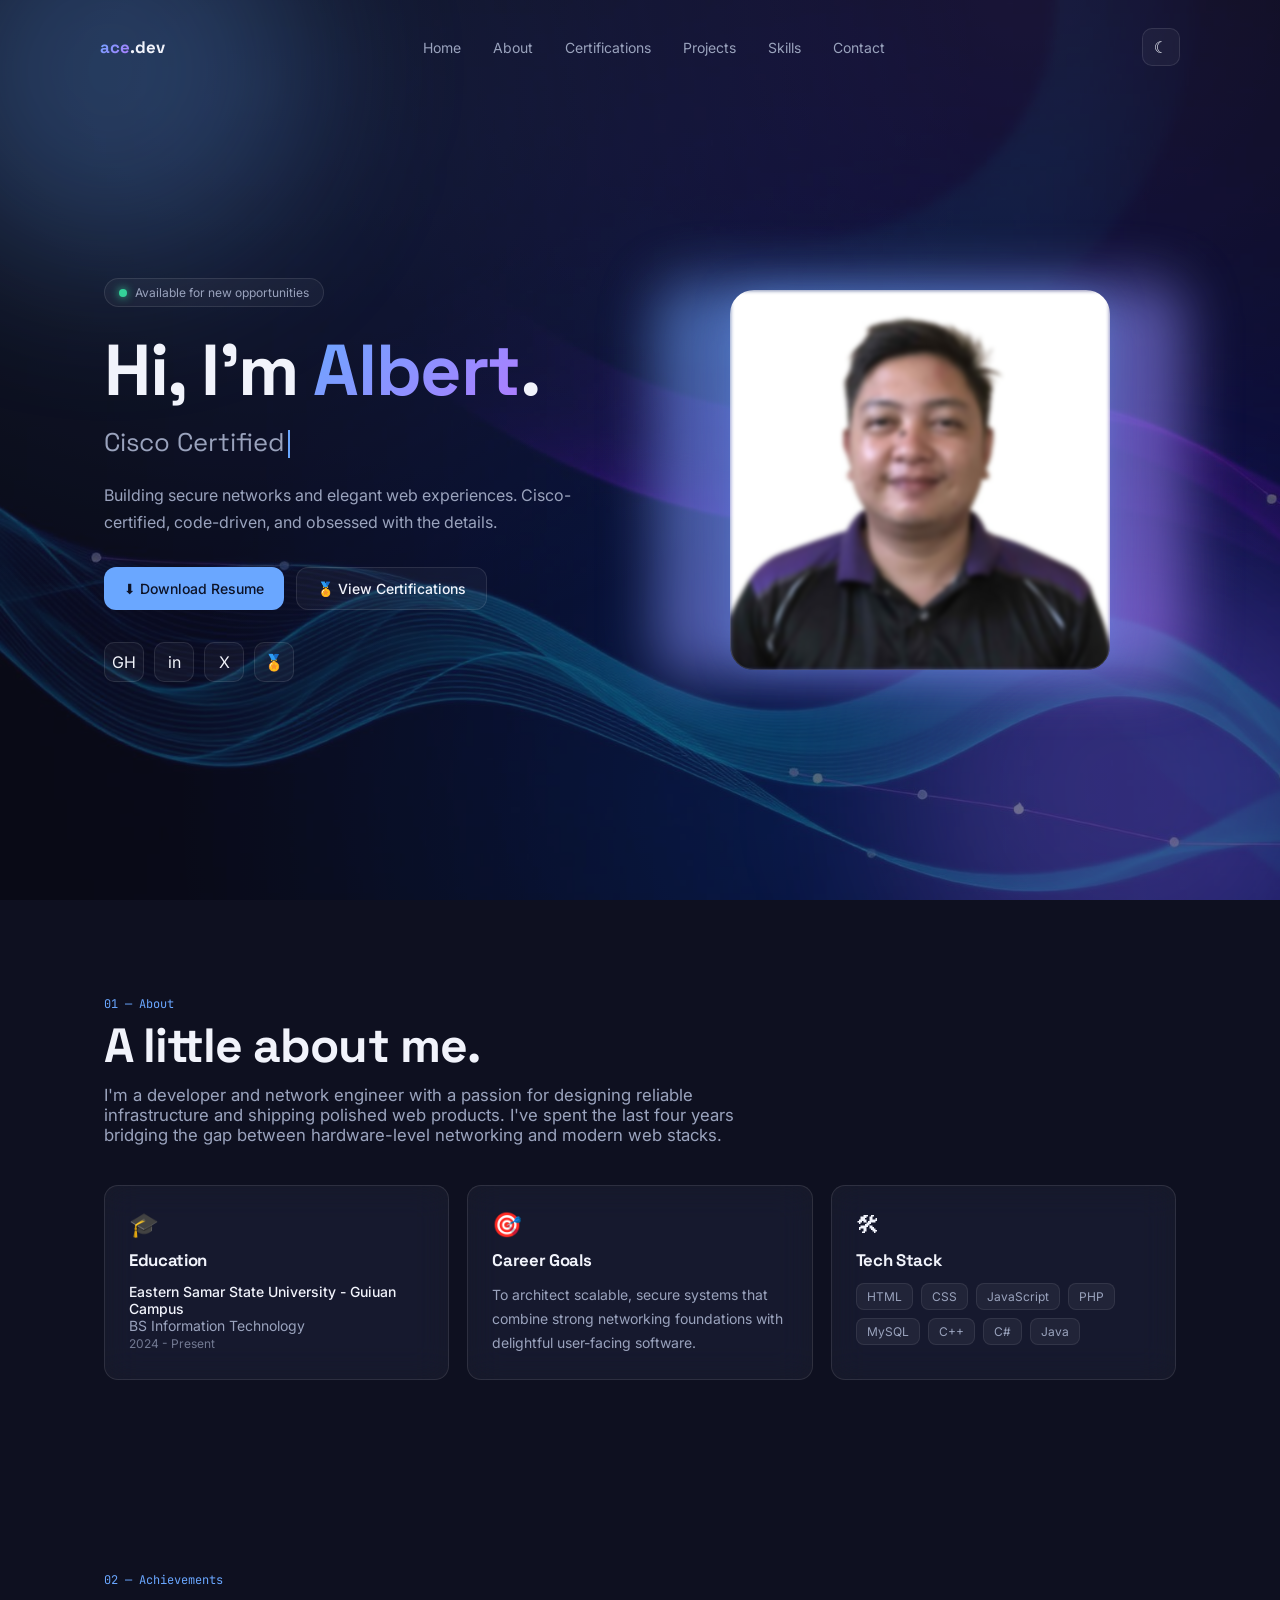
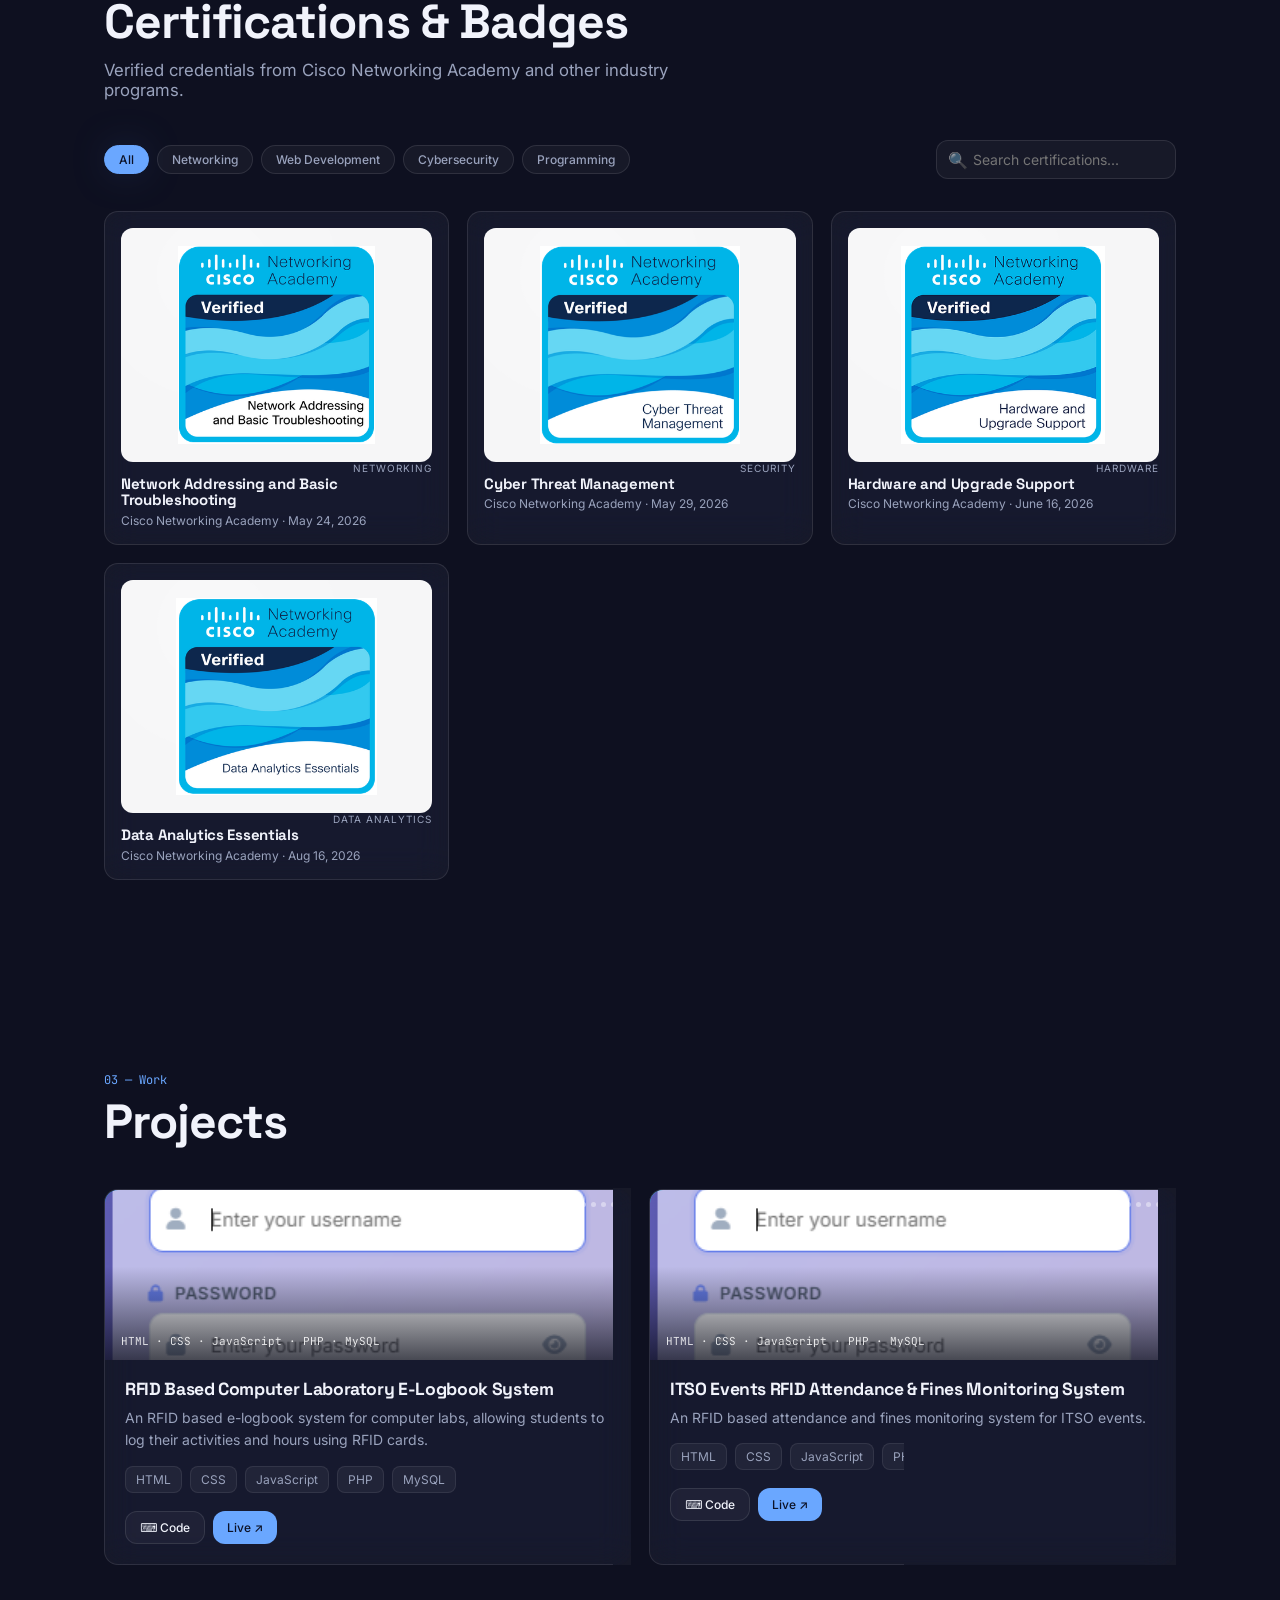
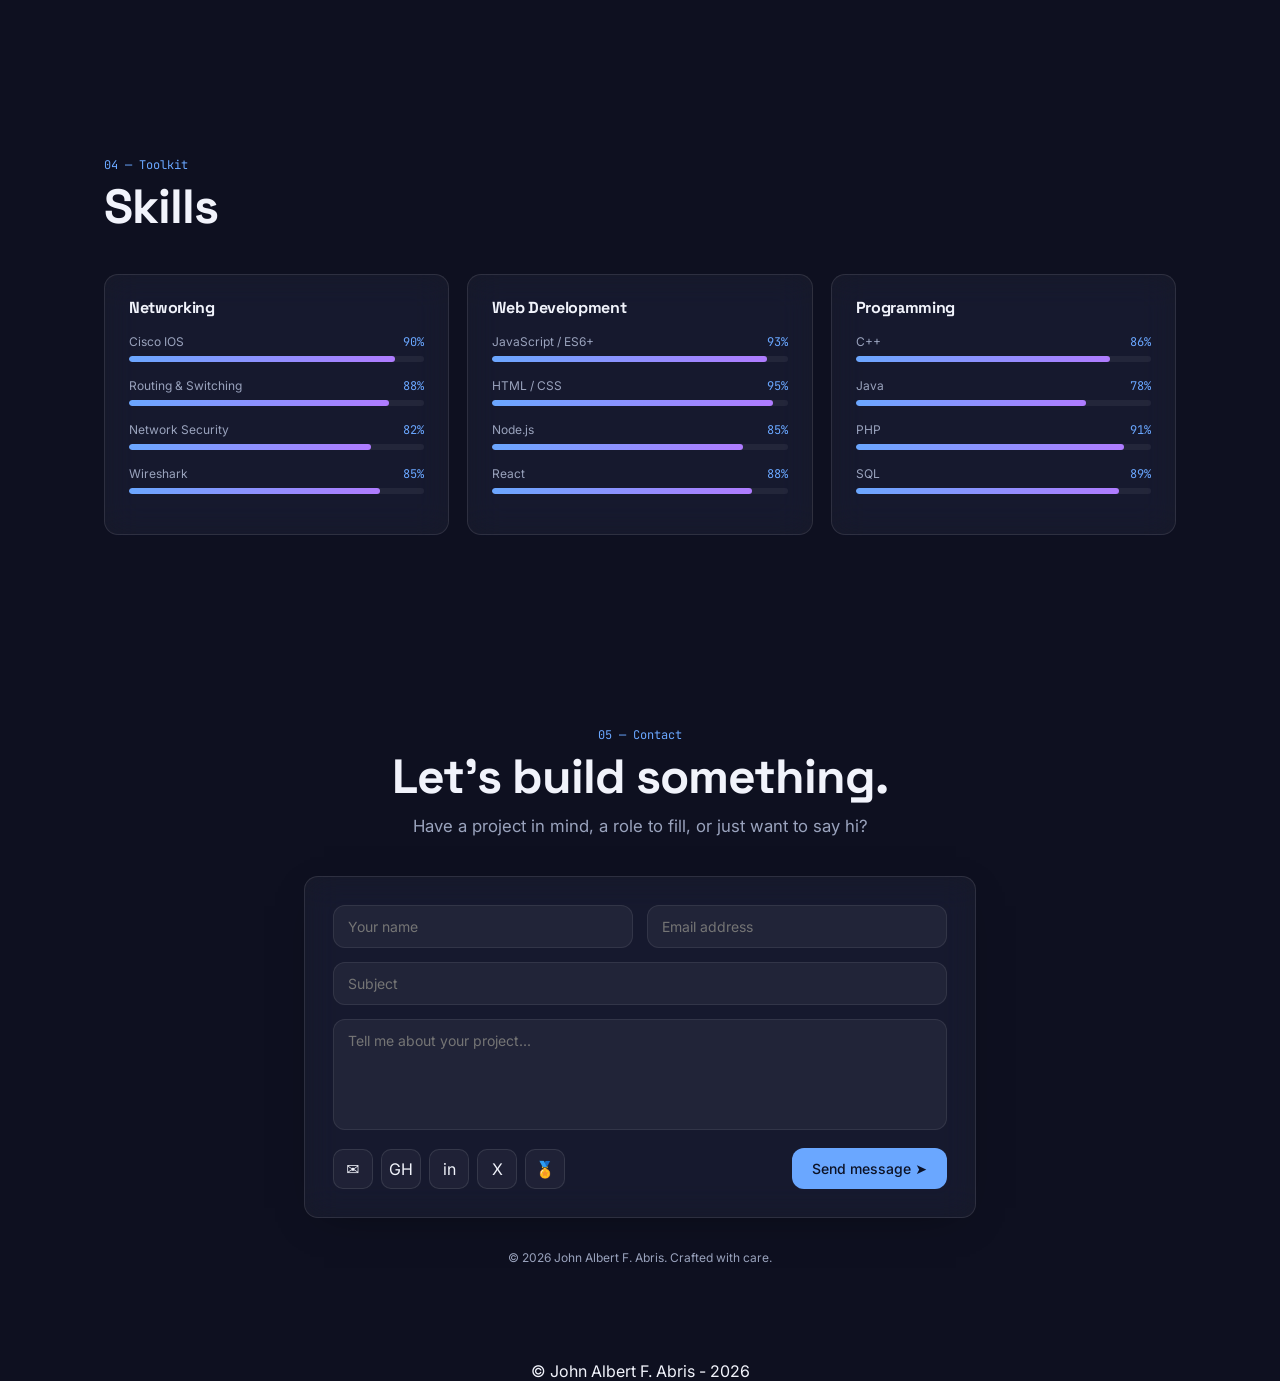
==== index.html @ 44190fc1 "Rename ace.html to index.html" ====
<!DOCTYPE html>
<html lang="en">
<head>
  <meta charset="UTF-8" />
  <meta name="viewport" content="width=device-width, initial-scale=1.0" />
  <title>John Albert F. Abris — Developer & Cisco-Certified Engineer</title>
  <meta name="description" content="Premium portfolio showcasing Cisco Networking Academy badges, certifications, projects, and technical achievements." />

  <!-- Fonts -->
  <link rel="preconnect" href="https://fonts.googleapis.com" />
  <link rel="preconnect" href="https://fonts.gstatic.com" crossorigin />
  <link href="https://fonts.googleapis.com/css2?family=Space+Grotesk:wght@500;600;700&family=Inter:wght@400;500;600&family=JetBrains+Mono:wght@400;500&display=swap" rel="stylesheet" />

  <!-- Libraries -->
  <link href="https://unpkg.com/aos@2.3.4/dist/aos.css" rel="stylesheet" />

  <link rel="stylesheet" href="css/styles.css" />

  <style>
    footer {
      text-align: center;
    }
  </style>
</head>
<body>
  <!-- Loader -->
  <div id="loader" class="loader">
    <div class="loader-ring"></div>
    <p class="loader-text">Loading</p>
  </div>

  <!-- Navbar -->
  <header id="navbar" class="navbar">
    <div class="nav-inner">
      <a href="#home" class="brand"><span class="text-gradient">ace</span>.dev</a>
      <nav>
        <ul class="nav-links" id="nav-links">
          <li><a href="#home">Home</a></li>
          <li><a href="#about">About</a></li>
          <li><a href="#certs">Certifications</a></li>
          <li><a href="#projects">Projects</a></li>
          <li><a href="#skills">Skills</a></li>
          <li><a href="#contact">Contact</a></li>
        </ul>
      </nav>
      <div class="nav-actions">
        <button id="theme-toggle" class="icon-btn" aria-label="Toggle theme">☾</button>
        <button id="menu-toggle" class="icon-btn menu-toggle" aria-label="Menu">☰</button>
      </div>
    </div>
  </header>

  <main>
    <!-- HERO -->
    <section id="home" class="hero">
      <div class="hero-bg"></div>
      <div class="blob blob-1"></div>
      <div class="blob blob-2"></div>

      <div class="container hero-grid">
        <div data-aos="fade-up">
          <span class="pill"><span class="dot"></span> Available for new opportunities</span>
          <h1 class="hero-title">Hi, I'm <span class="text-gradient">Albert</span>.</h1>
          <p class="hero-typed"><span id="typed"></span><span class="caret"></span></p>
          <p class="hero-tag" id="hero-tag"></p>

          <div class="hero-ctas">
            <a id="resume-btn" class="btn btn-primary" href="#" download>⬇ Download Resume</a>
            <a class="btn btn-glass" href="#certs">🏅 View Certifications</a>
          </div>

          <div class="hero-socials" id="hero-socials"></div>
        </div>

        <div class="profile-wrap" data-aos="fade-left">
          <div class="profile-glow"></div>
          <div class="profile-card no-select" data-protected>
            <div class="profile-img" id="profile-img"></div>
            <div class="profile-ring"></div>
          </div>
        </div>
      </div>
    </section>

    <!-- ABOUT -->
    <section id="about" class="section">
      <div class="container">
        <div data-aos="fade-up" class="section-head">
          <p class="eyebrow">01 — About</p>
          <h2>A little about me.</h2>
          <p class="lead" id="about-intro"></p>
        </div>

        <div class="grid-3">
          <div class="glass card" data-aos="fade-up">
            <div class="card-icon">🎓</div>
            <h3>Education</h3>
            <ul id="education-list" class="education"></ul>
          </div>
          <div class="glass card" data-aos="fade-up" data-aos-delay="100">
            <div class="card-icon">🎯</div>
            <h3>Career Goals</h3>
            <p class="muted small" id="goals"></p>
          </div>
          <div class="glass card" data-aos="fade-up" data-aos-delay="200">
            <div class="card-icon">🛠</div>
            <h3>Tech Stack</h3>
            <div id="stack" class="chips"></div>
          </div>
        </div>
      </div>
    </section>

    <!-- CERTIFICATIONS -->
    <section id="certs" class="section">
      <div class="container">
        <div data-aos="fade-up" class="section-head">
          <p class="eyebrow">02 — Achievements</p>
          <h2>Certifications &amp; Badges</h2>
          <p class="lead">Verified credentials from Cisco Networking Academy and other industry programs.</p>
        </div>

        <div class="cert-controls" data-aos="fade-up">
          <div id="cert-filters" class="filters"></div>
          <div class="search-wrap">
            <span class="search-icon">🔍</span>
            <input id="cert-search" type="text" placeholder="Search certifications..." />
          </div>
        </div>

        <div id="cert-grid" class="grid-3 cert-grid"></div>
      </div>
    </section>

    <!-- PROJECTS -->
    <section id="projects" class="section">
      <div class="container">
        <div data-aos="fade-up" class="section-head">
          <p class="eyebrow">03 — Work</p>
          <h2>Projects</h2>
        </div>
        <div id="project-grid" class="grid-2"></div>
      </div>
    </section>

    <!-- SKILLS -->
    <section id="skills" class="section">
      <div class="container">
        <div data-aos="fade-up" class="section-head">
          <p class="eyebrow">04 — Toolkit</p>
          <h2>Skills</h2>
        </div>
        <div id="skill-grid" class="grid-3"></div>
      </div>
    </section>

    <!-- CONTACT -->
    <section id="contact" class="section">
      <div class="container narrow">
        <div data-aos="fade-up" class="section-head center">
          <p class="eyebrow">05 — Contact</p>
          <h2>Let's build something.</h2>
          <p class="lead">Have a project in mind, a role to fill, or just want to say hi?</p>
        </div>

        <form id="contact-form" class="glass form" data-aos="fade-up">
          <div class="row-2">
            <input required name="name" placeholder="Your name" />
            <input required type="email" name="email" placeholder="Email address" />
          </div>
          <input name="subject" placeholder="Subject" />
          <textarea required rows="5" name="message" placeholder="Tell me about your project..."></textarea>
          <div class="form-actions">
            <div id="contact-socials" class="socials"></div>
            <button class="btn btn-primary" type="submit" id="submit-btn">Send message ➤</button>
          </div>
        </form>
        <p class="copyright" id="copyright"></p>
      </div>
    </section>
  </main>

  <!-- Lightbox modal -->
  <div id="modal" class="modal" hidden>
    <div class="modal-card glass" id="modal-card"></div>
  </div>

  <!-- Libraries -->
  <script src="https://unpkg.com/aos@2.3.4/dist/aos.js"></script>

  <!-- Data + app -->
  <script src="data/portfolio.js"></script>
  <script src="js/protection.js"></script>
  <script src="js/typed.js"></script>
  <script src="js/app.js"></script>

  <footer>
        <p>&copy;  John Albert F. Abris - 2026 </p>
    </footer>
</body>
</html>
---- css/styles.css ----
/* =========================================================
   Design tokens
   ========================================================= */
:root {
  --bg: #0e1020;
  --fg: #f1f3fb;
  --muted: #9aa3bd;
  --card: #171a30;
  --border: rgba(255,255,255,0.08);
  --glass-bg: rgba(255,255,255,0.04);
  --glass-border: rgba(255,255,255,0.10);
  --primary: #6aa7ff;
  --primary-fg: #0c1226;
  --accent: #b07bff;
  --gradient: linear-gradient(135deg, #6aa7ff, #b07bff);
  --shadow-glow: 0 0 40px -10px rgba(106,167,255,0.55);
  --shadow-card: 0 10px 40px -20px rgba(0,0,0,0.5);
  --radius: 14px;
  --font-display: "Space Grotesk", system-ui, sans-serif;
  --font-body: "Inter", system-ui, sans-serif;
  --font-mono: "JetBrains Mono", ui-monospace, monospace;
}

html.light {
  --bg: #f6f7fb;
  --fg: #161a2c;
  --muted: #5a6178;
  --card: #ffffff;
  --border: rgba(20,25,45,0.10);
  --glass-bg: rgba(255,255,255,0.6);
  --glass-border: rgba(20,25,45,0.10);
  --primary-fg: #ffffff;
}

/* =========================================================
   Base
   ========================================================= */
* { box-sizing: border-box; margin: 0; padding: 0; }
html { scroll-behavior: smooth; }
body {
  font-family: var(--font-body);
  color: var(--fg);
  background: var(--bg);
  background-image:
    radial-gradient(at 20% 10%, rgba(106,167,255,0.18), transparent 50%),
    radial-gradient(at 80% 0%, rgba(176,123,255,0.15), transparent 50%),
    radial-gradient(at 60% 90%, rgba(0,200,255,0.10), transparent 55%);
  background-attachment: fixed;
  -webkit-font-smoothing: antialiased;
  overflow-x: hidden;
}
h1, h2, h3, h4 { font-family: var(--font-display); letter-spacing: -0.02em; line-height: 1.1; }
a { color: inherit; text-decoration: none; }
button { font-family: inherit; cursor: pointer; border: none; background: none; color: inherit; }
img { max-width: 100%; display: block; }

.container { max-width: 1120px; margin: 0 auto; padding: 0 24px; }
.container.narrow { max-width: 720px; }
.section { padding: 96px 0; }
.section-head { margin-bottom: 40px; }
.section-head.center { text-align: center; }
.section-head h2 { font-size: clamp(2rem, 4vw, 3rem); font-weight: 700; }
.eyebrow { font-family: var(--font-mono); font-size: 12px; color: var(--primary); margin-bottom: 8px; }
.lead { color: var(--muted); margin-top: 12px; font-size: 1.05rem; max-width: 640px; }
.section-head.center .lead { margin-left: auto; margin-right: auto; }
.muted { color: var(--muted); }
.small { font-size: 14px; line-height: 1.7; }

.text-gradient {
  background: var(--gradient);
  -webkit-background-clip: text; background-clip: text; color: transparent;
}

.glass {
  background: var(--glass-bg);
  backdrop-filter: blur(16px) saturate(140%);
  -webkit-backdrop-filter: blur(16px) saturate(140%);
  border: 1px solid var(--glass-border);
  border-radius: var(--radius);
}

.no-select { user-select: none; -webkit-user-select: none; -webkit-touch-callout: none; }

/* =========================================================
   Loader
   ========================================================= */
.loader {
  position: fixed; inset: 0; z-index: 100;
  display: grid; place-items: center;
  background: var(--bg);
  transition: opacity .5s ease, visibility .5s;
}
.loader.hidden { opacity: 0; visibility: hidden; }
.loader-ring {
  width: 56px; height: 56px; border-radius: 50%;
  border: 3px solid rgba(255,255,255,0.15);
  border-top-color: var(--primary);
  animation: spin .9s linear infinite;
}
.loader-text {
  margin-top: 14px; font-family: var(--font-mono); font-size: 11px;
  letter-spacing: .3em; color: var(--muted); text-transform: uppercase;
}
@keyframes spin { to { transform: rotate(360deg); } }

/* =========================================================
   Navbar
   ========================================================= */
.navbar {
  position: fixed; top: 0; left: 0; right: 0; z-index: 50;
  padding: 16px 0; transition: padding .3s ease;
}
.navbar.scrolled { padding: 8px 0; }
.nav-inner {
  max-width: 1120px; margin: 0 auto; padding: 12px 20px;
  display: flex; align-items: center; justify-content: space-between;
  transition: all .3s ease; border-radius: 16px;
}
.navbar.scrolled .nav-inner {
  background: var(--glass-bg); backdrop-filter: blur(16px);
  border: 1px solid var(--glass-border); box-shadow: var(--shadow-card);
  margin: 0 16px;
}
.brand { font-family: var(--font-display); font-weight: 700; font-size: 1.05rem; }
.nav-links { display: flex; gap: 4px; list-style: none; }
.nav-links a {
  padding: 8px 14px; font-size: 14px; color: var(--muted); border-radius: 10px;
  transition: all .2s;
}
.nav-links a:hover { color: var(--fg); background: rgba(255,255,255,0.05); }
.nav-actions { display: flex; gap: 8px; }
.icon-btn {
  width: 38px; height: 38px; display: grid; place-items: center;
  border-radius: 10px; background: var(--glass-bg); border: 1px solid var(--glass-border);
  font-size: 16px; transition: all .2s;
}
.icon-btn:hover { box-shadow: var(--shadow-glow); }
.menu-toggle { display: none; }

@media (max-width: 768px) {
  .nav-links {
    display: none; position: absolute; top: 100%; left: 16px; right: 16px;
    flex-direction: column; gap: 0; margin-top: 8px; padding: 8px;
    background: var(--glass-bg); backdrop-filter: blur(16px);
    border: 1px solid var(--glass-border); border-radius: 12px;
  }
  .nav-links.open { display: flex; }
  .menu-toggle { display: grid; }
}

/* =========================================================
   Hero
   ========================================================= */
.hero { position: relative; min-height: 100vh; display: flex; align-items: center; padding: 140px 0 80px; overflow: hidden; }
.hero-bg {
  position: absolute; inset: 0; z-index: -1; opacity: .35;
  background-image: url('../assets/hero-bg.jpg');
  background-size: cover; background-position: center;
}
.blob { position: absolute; border-radius: 50%; filter: blur(80px); z-index: -1; animation: float 12s ease-in-out infinite; }
.blob-1 { top: -120px; left: -80px; width: 380px; height: 380px; background: rgba(106,167,255,0.25); }
.blob-2 { bottom: -120px; right: -80px; width: 460px; height: 460px; background: rgba(176,123,255,0.22); animation-delay: -6s; }
@keyframes float { 0%,100% { transform: translate(0,0) scale(1); } 50% { transform: translate(20px,-30px) scale(1.05); } }

.hero-grid { display: grid; grid-template-columns: 1fr 1fr; gap: 48px; align-items: center; }
@media (max-width: 860px) { .hero-grid { grid-template-columns: 1fr; } }

.pill {
  display: inline-flex; align-items: center; gap: 8px;
  padding: 6px 14px; border-radius: 999px;
  background: var(--glass-bg); border: 1px solid var(--glass-border);
  font-size: 12px; color: var(--muted); margin-bottom: 24px;
}
.dot { width: 8px; height: 8px; border-radius: 50%; background: #34d399; box-shadow: 0 0 8px #34d399; animation: pulse 2s ease-in-out infinite; }
@keyframes pulse { 50% { opacity: .5; } }

.hero-title { font-size: clamp(2.5rem, 6vw, 4.5rem); font-weight: 700; }
.hero-typed { font-family: var(--font-display); font-size: clamp(1.2rem, 3vw, 1.6rem); color: var(--muted); margin-top: 16px; }
.caret { display: inline-block; width: 2px; height: 1.1em; background: var(--primary); margin-left: 4px; vertical-align: text-bottom; animation: blink 1s steps(1) infinite; }
@keyframes blink { 50% { opacity: 0; } }
.hero-tag { margin-top: 24px; color: var(--muted); max-width: 540px; line-height: 1.65; }

.hero-ctas { display: flex; flex-wrap: wrap; gap: 12px; margin-top: 32px; }
.btn {
  display: inline-flex; align-items: center; gap: 8px;
  padding: 12px 20px; border-radius: 12px; font-weight: 500; font-size: 14px;
  transition: all .2s; cursor: pointer;
}
.btn-primary { background: var(--primary); color: var(--primary-fg); }
.btn-primary:hover { box-shadow: var(--shadow-glow); transform: translateY(-1px); }
.btn-glass { background: var(--glass-bg); border: 1px solid var(--glass-border); }
.btn-glass:hover { background: rgba(255,255,255,0.08); }

.hero-socials { display: flex; gap: 10px; margin-top: 32px; }
.social-link {
  width: 40px; height: 40px; display: grid; place-items: center;
  border-radius: 10px; background: var(--glass-bg); border: 1px solid var(--glass-border);
  transition: all .2s;
}
.social-link:hover { box-shadow: var(--shadow-glow); transform: translateY(-2px); }

.profile-wrap { display: flex; justify-content: center; position: relative; }
.profile-glow {
  position: absolute; inset: -8px; border-radius: 28px;
  background: var(--gradient); filter: blur(28px); opacity: .55; z-index: -1;
}
.profile-card {
  position: relative; width: 320px; height: 320px; border-radius: 24px; overflow: hidden;
  box-shadow: var(--shadow-glow);
}
@media (min-width: 640px) { .profile-card { width: 380px; height: 380px; } }
/* Image displayed as CSS background to deter direct saving */
.profile-img {
  width: 100%; height: 100%;
  background-image: url('../assets/profile.jpg');
  background-size: cover; background-position: center;
  filter: blur(2px); transition: filter .35s ease;
}
.profile-card:hover .profile-img { filter: blur(0); }
.profile-ring { position: absolute; inset: 0; border-radius: 24px; box-shadow: inset 0 0 0 1px rgba(255,255,255,0.12); pointer-events: none; }

/* =========================================================
   Cards / grids
   ========================================================= */
.grid-3 { display: grid; grid-template-columns: repeat(3, 1fr); gap: 18px; }
.grid-2 { display: grid; grid-template-columns: repeat(2, 1fr); gap: 18px; }
@media (max-width: 900px) { .grid-3 { grid-template-columns: repeat(2, 1fr); } }
@media (max-width: 640px) { .grid-3, .grid-2 { grid-template-columns: 1fr; } }

.card { padding: 24px; transition: all .25s; }
.card:hover { box-shadow: var(--shadow-glow); transform: translateY(-3px); }
.card-icon { font-size: 24px; margin-bottom: 12px; }
.card h3 { font-size: 1.05rem; margin-bottom: 14px; }
.education { list-style: none; display: flex; flex-direction: column; gap: 12px; font-size: 14px; }
.education li p:first-child { font-weight: 500; }
.education li p { color: var(--muted); }
.education li p:first-child { color: var(--fg); }
.education li p:last-child { font-size: 12px; opacity: .7; margin-top: 2px; }

.chips { display: flex; flex-wrap: wrap; gap: 8px; }
.chip {
  padding: 5px 10px; border-radius: 8px; font-size: 12px;
  background: rgba(255,255,255,0.05); border: 1px solid var(--border);
  color: var(--muted);
}

/* =========================================================
   Certifications
   ========================================================= */
.cert-controls { display: flex; flex-wrap: wrap; gap: 14px; align-items: center; margin-bottom: 32px; }
.filters { display: flex; flex-wrap: wrap; gap: 8px; }
.filter-btn {
  padding: 6px 14px; border-radius: 999px; font-size: 12px; font-weight: 500;
  background: var(--glass-bg); border: 1px solid var(--glass-border); color: var(--muted);
  transition: all .2s;
}
.filter-btn:hover { color: var(--fg); }
.filter-btn.active { background: var(--primary); color: var(--primary-fg); border-color: var(--primary); box-shadow: var(--shadow-glow); }

.search-wrap { position: relative; margin-left: auto; }
.search-wrap input {
  background: var(--glass-bg); border: 1px solid var(--glass-border); color: var(--fg);
  padding: 10px 14px 10px 36px; border-radius: 12px; font-size: 14px; width: 240px;
  font-family: inherit; outline: none;
}
.search-wrap input:focus { box-shadow: 0 0 0 3px rgba(106,167,255,0.25); }
.search-icon { position: absolute; left: 12px; top: 50%; transform: translateY(-50%); opacity: .6; }

.cert-card {
  text-align: left; padding: 16px; cursor: pointer;
  transition: all .25s;
}
.cert-card:hover { box-shadow: var(--shadow-glow); transform: translateY(-4px); }
.cert-card .badge-wrap { position: relative; aspect-ratio: 4/3; border-radius: 12px; overflow: hidden; }
.cert-card h3 { font-size: 15px; margin-top: 14px; transition: color .2s; }
.cert-card:hover h3 { color: var(--primary); }
.cert-meta { font-size: 12px; color: var(--muted); margin-top: 4px; }
.cert-cat { font-size: 10px; text-transform: uppercase; letter-spacing: .1em; color: var(--muted); }
.cert-head { display: flex; justify-content: space-between; gap: 8px; }

/* Badge artwork */
.badge {
  position: relative; width: 100%; height: 100%;
  display: grid; place-items: center; color: #fff;
  overflow: hidden;
}
.badge::before {
  content: ""; position: absolute; inset: 0;
  background: radial-gradient(circle at 30% 20%, rgba(255,255,255,0.28), transparent 60%);
}
.badge-inner { position: relative; text-align: center; filter: blur(1px); transition: filter .35s; }
.badge:hover .badge-inner { filter: blur(0); }
.badge-icon { font-size: 32px; }
.badge-label { font-family: var(--font-display); font-size: 22px; font-weight: 700; margin-top: 4px; }
.badge-issuer { font-size: 9px; letter-spacing: .3em; margin-top: 4px; opacity: .8; text-transform: uppercase; }
.badge.has-image {
  background: rgba(255,255,255,0.04) !important;
}
.badge-image {
  position: absolute;
  inset: 0;
  z-index: 1;
  width: 100%;
  height: 100%;
  padding: 18px;
  object-fit: contain;
  background: rgba(255,255,255,0.96);
}
.badge.has-image .badge-inner,
.badge.has-image .watermark {
  display: none;
}
.badge.has-image.image-missing .badge-inner,
.badge.has-image.image-missing .watermark {
  display: block;
}
.badge.has-image.image-missing .watermark {
  display: grid;
}
.badge.has-image.image-missing .badge-image {
  display: none;
}
.watermark {
  position: absolute; inset: 0; display: grid; place-items: center;
  font-family: var(--font-mono); font-size: 10px; letter-spacing: .3em;
  color: rgba(255,255,255,0.16); text-transform: uppercase;
  transform: rotate(-20deg); pointer-events: none;
}
/* Transparent overlay deters easy right-click-save on badge */
.badge-shield { position: absolute; inset: 0; z-index: 3; cursor: zoom-in; }

.empty { grid-column: 1/-1; text-align: center; padding: 60px 0; color: var(--muted); }

/* Modal */
.modal {
  position: fixed; inset: 0; z-index: 60;
  background: rgba(0,0,0,0.7); backdrop-filter: blur(6px);
  display: grid; place-items: center; padding: 20px;
  animation: fade .25s ease;
}
@keyframes fade { from { opacity: 0; } }
.modal[hidden] { display: none; }
.modal-card { max-width: 640px; width: 100%; padding: 28px; position: relative; box-shadow: var(--shadow-glow); }
.modal-close {
  position: absolute; top: 14px; right: 14px;
  width: 34px; height: 34px; border-radius: 10px;
  display: grid; place-items: center; font-size: 18px;
  background: transparent; transition: background .2s;
}
.modal-close:hover { background: rgba(255,255,255,0.1); }
.modal-grid { display: grid; grid-template-columns: 1fr 1.3fr; gap: 24px; align-items: center; }
@media (max-width: 600px) { .modal-grid { grid-template-columns: 1fr; } }
.modal-preview { aspect-ratio: 4/3; border-radius: 12px; overflow: hidden; position: relative; }

/* =========================================================
   Projects
   ========================================================= */
.project-card {
  overflow: hidden; transition: all .25s;
}
.project-card:hover { box-shadow: var(--shadow-glow); transform: translateY(-4px); }
.project-thumb {
  height: 170px; position: relative; overflow: hidden;
}
.project-thumb::before {
  content: ""; position: absolute; inset: 0;
  background: radial-gradient(circle at 70% 30%, rgba(255,255,255,0.25), transparent 60%);
}
.project-thumb-tech {
  position: absolute; bottom: 12px; left: 16px;
  font-family: var(--font-mono); font-size: 11px; color: rgba(255,255,255,0.85);
}

.thumb-slide {
  position: absolute; inset: 0;
  background-size: cover; background-position: center;
  opacity: 0; transition: opacity .8s ease;
}
.thumb-slide.active { opacity: 1; }
.project-thumb.has-shots::before { display: none; } /* photos replace the gradient sheen */
.thumb-fade {
  position: absolute; inset: 0;
  background: linear-gradient(to top, rgba(10,12,25,0.75), transparent 55%);
  pointer-events: none;
}
.thumb-dots {
  position: absolute; top: 12px; right: 14px; z-index: 2;
  display: flex; gap: 5px;
}
.thumb-dots span {
  width: 5px; height: 5px; border-radius: 50%;
  background: rgba(255,255,255,0.4);
  transition: background .2s, transform .2s;
}
.thumb-dots span.active { background: #fff; transform: scale(1.3); }
.project-body { padding: 20px; }
.project-body h3 { font-size: 1.1rem; transition: color .2s; }
.project-card:hover .project-body h3 { color: var(--primary); }
.project-desc { color: var(--muted); font-size: 14px; margin-top: 8px; line-height: 1.6; }
.project-actions { display: flex; gap: 8px; margin-top: 18px; }
.project-actions .btn { padding: 8px 14px; font-size: 12px; }

/* =========================================================
   Skills
   ========================================================= */
.skill-group { padding: 24px; }
.skill-group h3 { font-size: 1rem; margin-bottom: 18px; }
.skill { margin-bottom: 16px; }
.skill-head { display: flex; justify-content: space-between; font-size: 12px; margin-bottom: 6px; }
.skill-name { color: var(--muted); }
.skill-level { font-family: var(--font-mono); color: var(--primary); }
.skill-bar {
  height: 6px; border-radius: 999px; background: rgba(255,255,255,0.06); overflow: hidden;
}
.skill-fill {
  display: block; height: 100%; width: 0; border-radius: 999px;
  background: var(--gradient);
  transition: width 1.2s cubic-bezier(.2,.7,.2,1);
}

/* =========================================================
   Contact form
   ========================================================= */
.form { padding: 28px; display: flex; flex-direction: column; gap: 14px; box-shadow: var(--shadow-card); }
.row-2 { display: grid; grid-template-columns: 1fr 1fr; gap: 14px; }
@media (max-width: 600px) { .row-2 { grid-template-columns: 1fr; } }
.form input, .form textarea {
  background: rgba(255,255,255,0.05); border: 1px solid var(--border); color: var(--fg);
  padding: 12px 14px; border-radius: 12px; font-family: inherit; font-size: 14px;
  outline: none; resize: none;
}
.form input:focus, .form textarea:focus { box-shadow: 0 0 0 3px rgba(106,167,255,0.25); }
.form-actions { display: flex; flex-wrap: wrap; justify-content: space-between; align-items: center; gap: 12px; margin-top: 4px; }
.socials { display: flex; gap: 8px; }
.copyright { text-align: center; color: var(--muted); font-size: 12px; margin-top: 32px; }
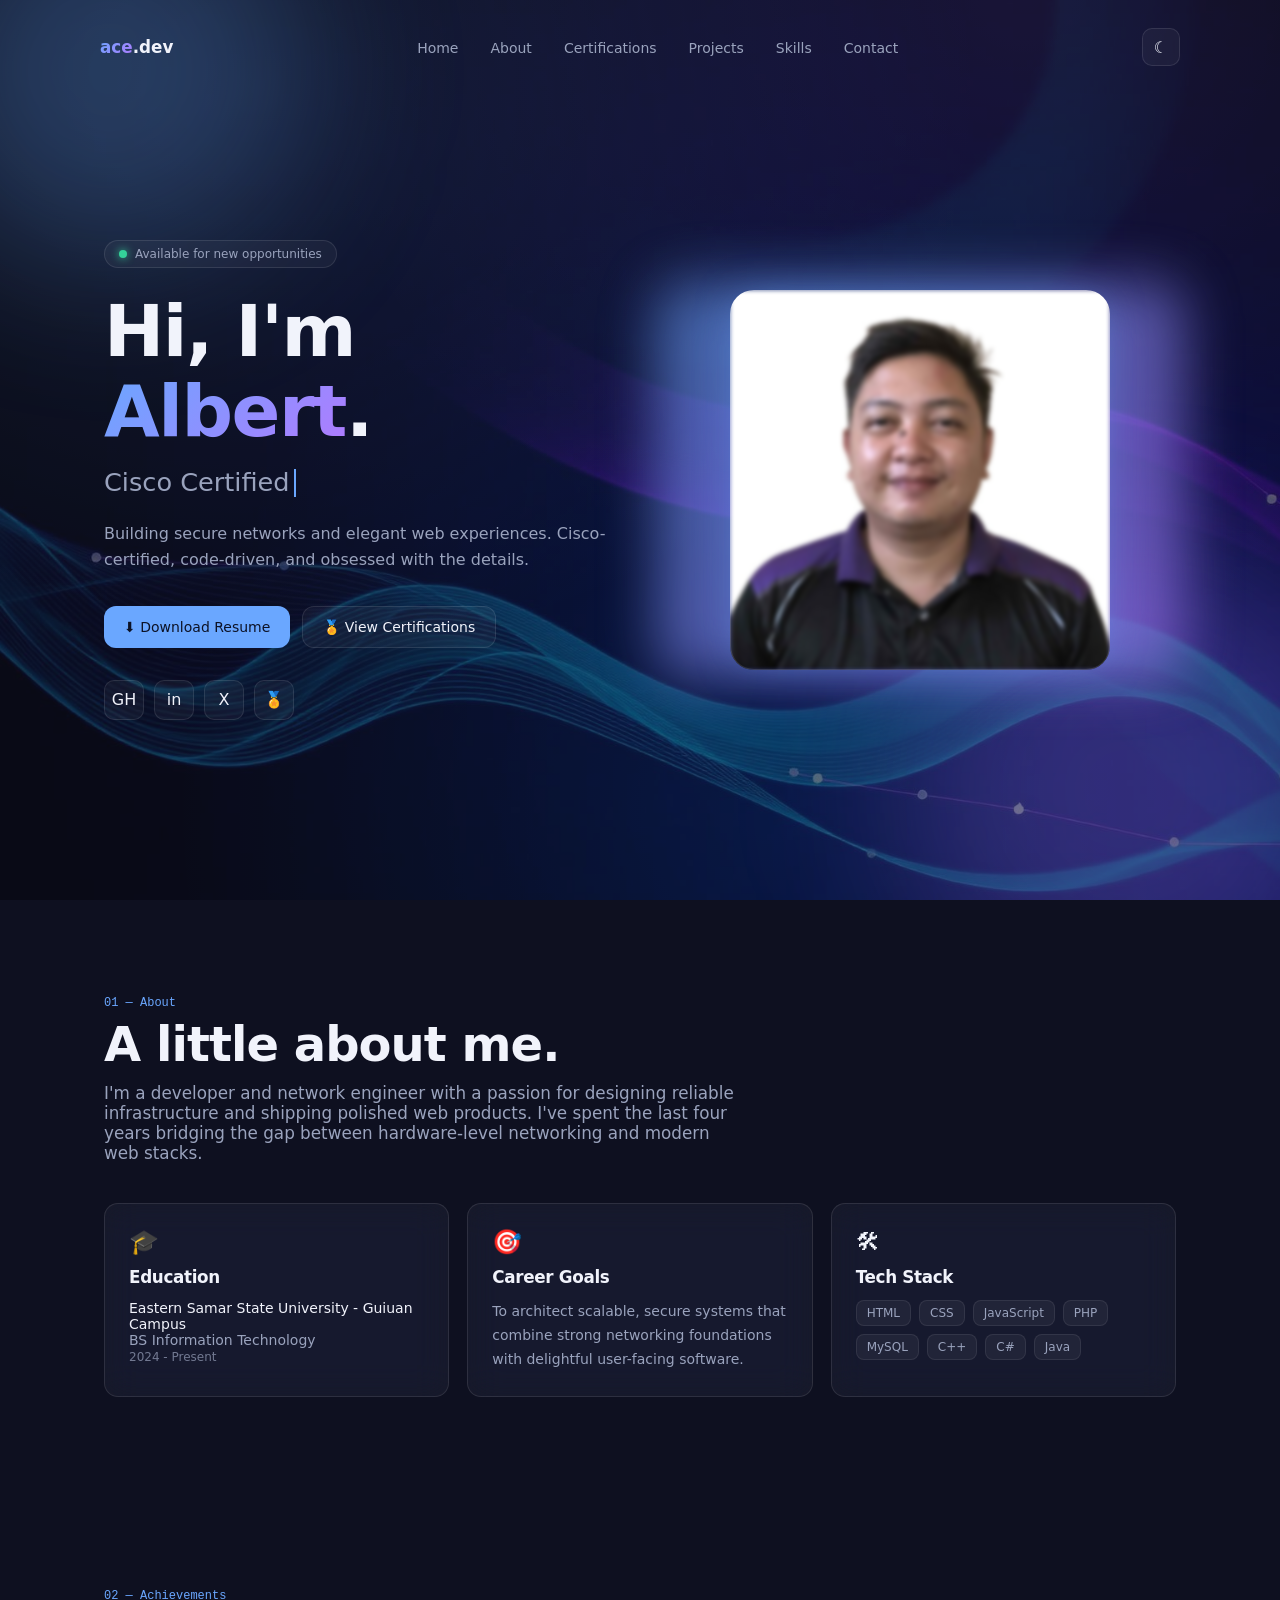
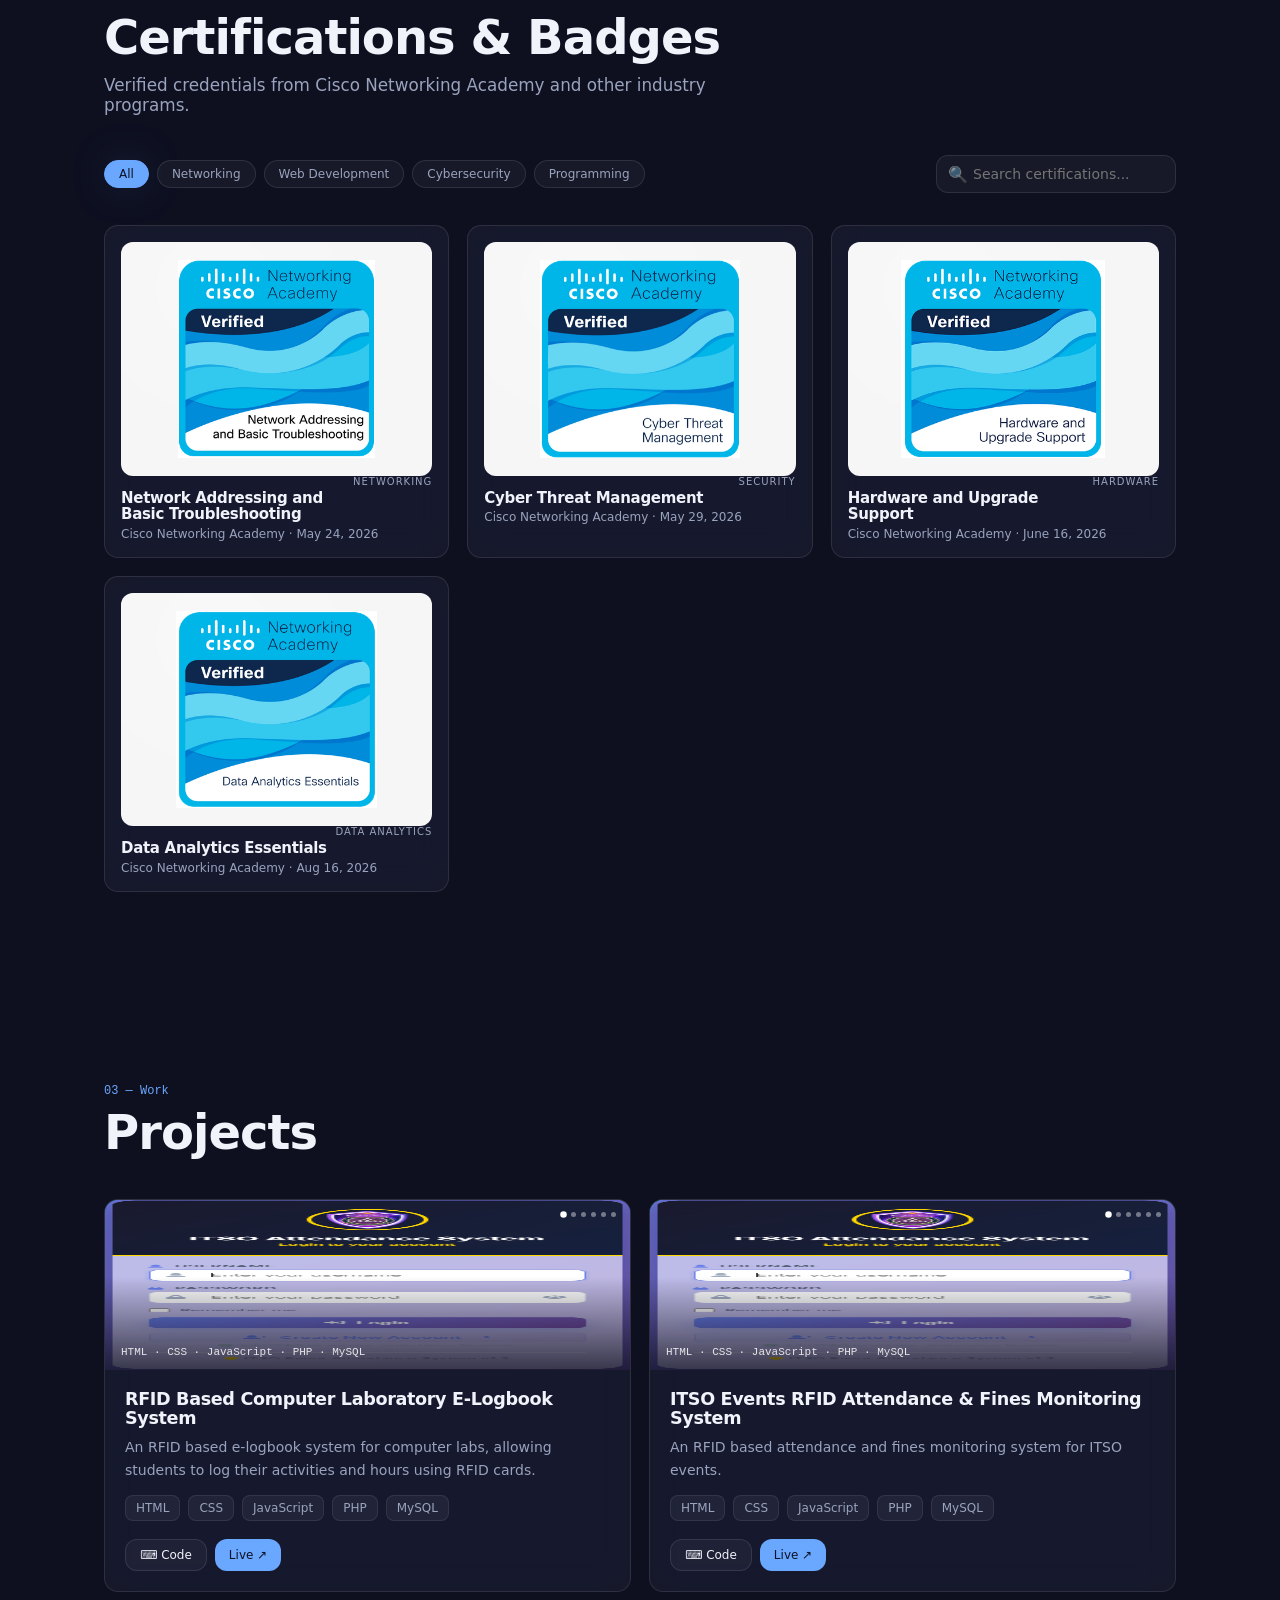
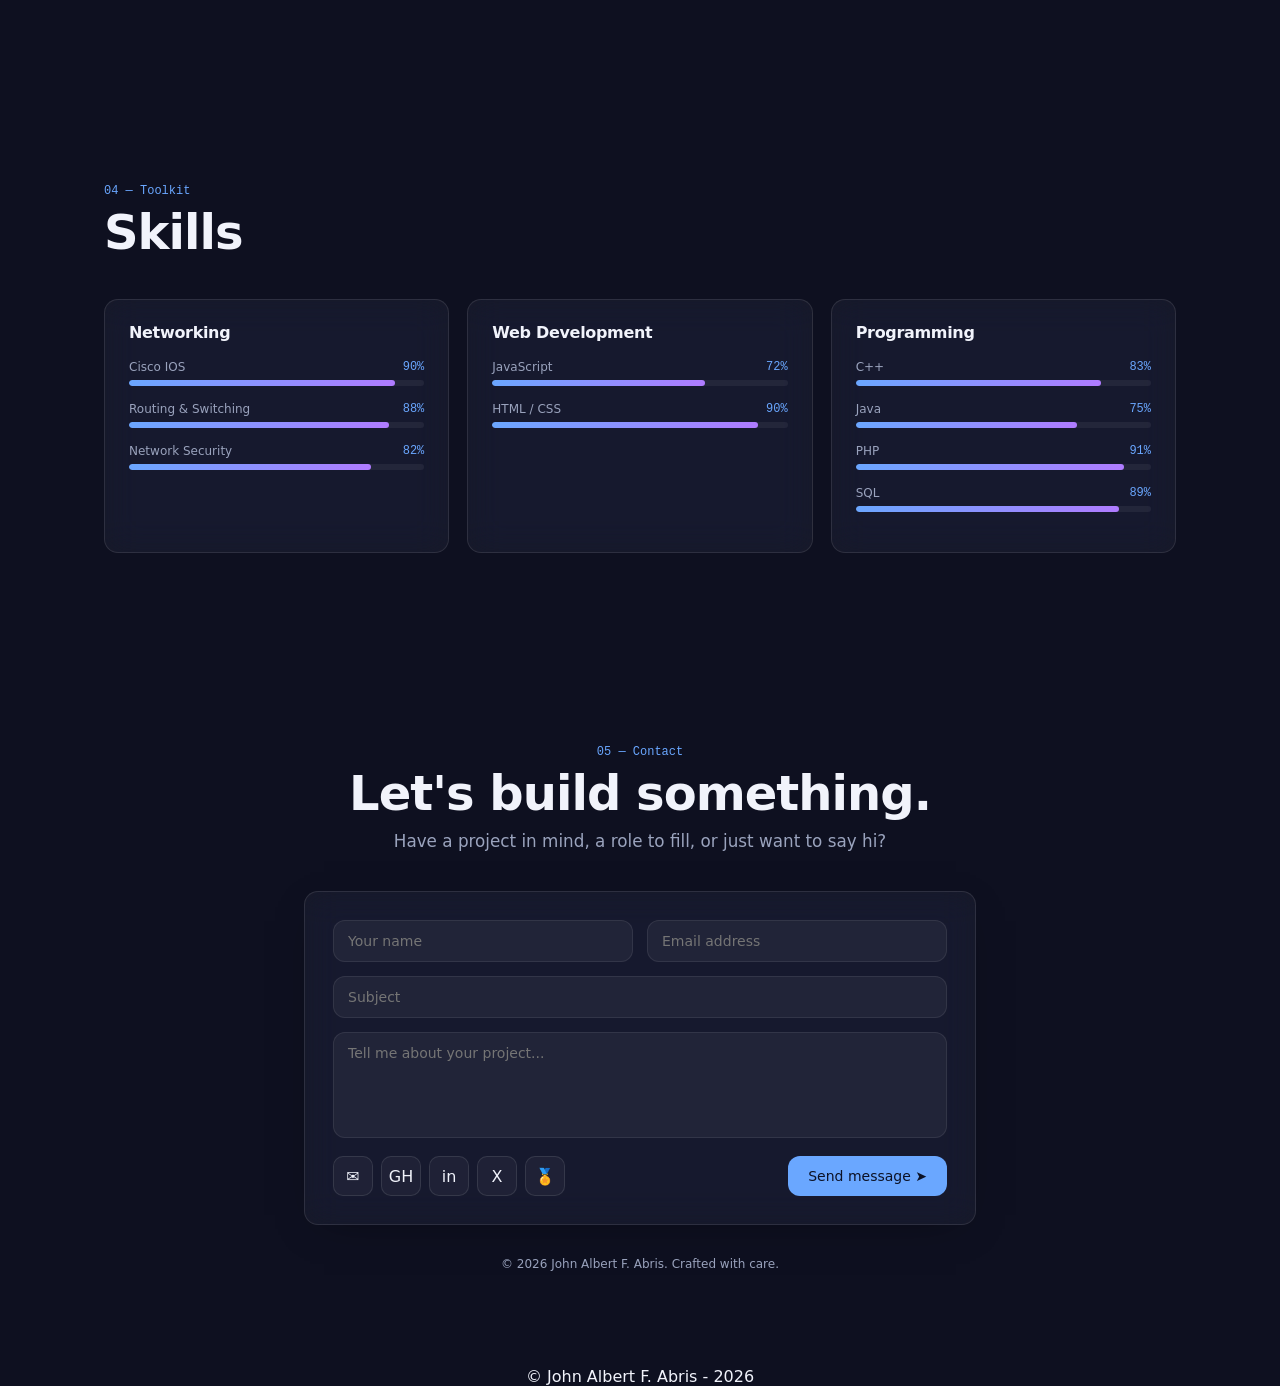
==== commit 282bf7af: "Add index.html for portfolio redirection" ====
--- a/index.html
+++ b/index.html
@@ -3,199 +3,23 @@
 <head>
   <meta charset="UTF-8" />
   <meta name="viewport" content="width=device-width, initial-scale=1.0" />
-  <title>John Albert F. Abris — Developer & Cisco-Certified Engineer</title>
-  <meta name="description" content="Premium portfolio showcasing Cisco Networking Academy badges, certifications, projects, and technical achievements." />
-
-  <!-- Fonts -->
-  <link rel="preconnect" href="https://fonts.googleapis.com" />
-  <link rel="preconnect" href="https://fonts.gstatic.com" crossorigin />
-  <link href="https://fonts.googleapis.com/css2?family=Space+Grotesk:wght@500;600;700&family=Inter:wght@400;500;600&family=JetBrains+Mono:wght@400;500&display=swap" rel="stylesheet" />
-
-  <!-- Libraries -->
-  <link href="https://unpkg.com/aos@2.3.4/dist/aos.css" rel="stylesheet" />
-
-  <link rel="stylesheet" href="css/styles.css" />
-
+  <title>John Albert F. Abris — Redirecting...</title>
+  <link rel="canonical" href="https://aceabris.github.io/portfolio/ace.html" />
+  <meta http-equiv="refresh" content="0; url=https://aceabris.github.io/portfolio/ace.html" />
+  <script>
+    window.location.replace("https://aceabris.github.io/portfolio/ace.html");
+  </script>
   <style>
-    footer {
-      text-align: center;
+    body {
+      margin: 0; height: 100vh;
+      display: flex; align-items: center; justify-content: center;
+      background: #0e1020; color: #f1f3fb;
+      font-family: system-ui, sans-serif;
     }
+    a { color: #6aa7ff; }
   </style>
 </head>
 <body>
-  <!-- Loader -->
-  <div id="loader" class="loader">
-    <div class="loader-ring"></div>
-    <p class="loader-text">Loading</p>
-  </div>
-
-  <!-- Navbar -->
-  <header id="navbar" class="navbar">
-    <div class="nav-inner">
-      <a href="#home" class="brand"><span class="text-gradient">ace</span>.dev</a>
-      <nav>
-        <ul class="nav-links" id="nav-links">
-          <li><a href="#home">Home</a></li>
-          <li><a href="#about">About</a></li>
-          <li><a href="#certs">Certifications</a></li>
-          <li><a href="#projects">Projects</a></li>
-          <li><a href="#skills">Skills</a></li>
-          <li><a href="#contact">Contact</a></li>
-        </ul>
-      </nav>
-      <div class="nav-actions">
-        <button id="theme-toggle" class="icon-btn" aria-label="Toggle theme">☾</button>
-        <button id="menu-toggle" class="icon-btn menu-toggle" aria-label="Menu">☰</button>
-      </div>
-    </div>
-  </header>
-
-  <main>
-    <!-- HERO -->
-    <section id="home" class="hero">
-      <div class="hero-bg"></div>
-      <div class="blob blob-1"></div>
-      <div class="blob blob-2"></div>
-
-      <div class="container hero-grid">
-        <div data-aos="fade-up">
-          <span class="pill"><span class="dot"></span> Available for new opportunities</span>
-          <h1 class="hero-title">Hi, I'm <span class="text-gradient">Albert</span>.</h1>
-          <p class="hero-typed"><span id="typed"></span><span class="caret"></span></p>
-          <p class="hero-tag" id="hero-tag"></p>
-
-          <div class="hero-ctas">
-            <a id="resume-btn" class="btn btn-primary" href="#" download>⬇ Download Resume</a>
-            <a class="btn btn-glass" href="#certs">🏅 View Certifications</a>
-          </div>
-
-          <div class="hero-socials" id="hero-socials"></div>
-        </div>
-
-        <div class="profile-wrap" data-aos="fade-left">
-          <div class="profile-glow"></div>
-          <div class="profile-card no-select" data-protected>
-            <div class="profile-img" id="profile-img"></div>
-            <div class="profile-ring"></div>
-          </div>
-        </div>
-      </div>
-    </section>
-
-    <!-- ABOUT -->
-    <section id="about" class="section">
-      <div class="container">
-        <div data-aos="fade-up" class="section-head">
-          <p class="eyebrow">01 — About</p>
-          <h2>A little about me.</h2>
-          <p class="lead" id="about-intro"></p>
-        </div>
-
-        <div class="grid-3">
-          <div class="glass card" data-aos="fade-up">
-            <div class="card-icon">🎓</div>
-            <h3>Education</h3>
-            <ul id="education-list" class="education"></ul>
-          </div>
-          <div class="glass card" data-aos="fade-up" data-aos-delay="100">
-            <div class="card-icon">🎯</div>
-            <h3>Career Goals</h3>
-            <p class="muted small" id="goals"></p>
-          </div>
-          <div class="glass card" data-aos="fade-up" data-aos-delay="200">
-            <div class="card-icon">🛠</div>
-            <h3>Tech Stack</h3>
-            <div id="stack" class="chips"></div>
-          </div>
-        </div>
-      </div>
-    </section>
-
-    <!-- CERTIFICATIONS -->
-    <section id="certs" class="section">
-      <div class="container">
-        <div data-aos="fade-up" class="section-head">
-          <p class="eyebrow">02 — Achievements</p>
-          <h2>Certifications &amp; Badges</h2>
-          <p class="lead">Verified credentials from Cisco Networking Academy and other industry programs.</p>
-        </div>
-
-        <div class="cert-controls" data-aos="fade-up">
-          <div id="cert-filters" class="filters"></div>
-          <div class="search-wrap">
-            <span class="search-icon">🔍</span>
-            <input id="cert-search" type="text" placeholder="Search certifications..." />
-          </div>
-        </div>
-
-        <div id="cert-grid" class="grid-3 cert-grid"></div>
-      </div>
-    </section>
-
-    <!-- PROJECTS -->
-    <section id="projects" class="section">
-      <div class="container">
-        <div data-aos="fade-up" class="section-head">
-          <p class="eyebrow">03 — Work</p>
-          <h2>Projects</h2>
-        </div>
-        <div id="project-grid" class="grid-2"></div>
-      </div>
-    </section>
-
-    <!-- SKILLS -->
-    <section id="skills" class="section">
-      <div class="container">
-        <div data-aos="fade-up" class="section-head">
-          <p class="eyebrow">04 — Toolkit</p>
-          <h2>Skills</h2>
-        </div>
-        <div id="skill-grid" class="grid-3"></div>
-      </div>
-    </section>
-
-    <!-- CONTACT -->
-    <section id="contact" class="section">
-      <div class="container narrow">
-        <div data-aos="fade-up" class="section-head center">
-          <p class="eyebrow">05 — Contact</p>
-          <h2>Let's build something.</h2>
-          <p class="lead">Have a project in mind, a role to fill, or just want to say hi?</p>
-        </div>
-
-        <form id="contact-form" class="glass form" data-aos="fade-up">
-          <div class="row-2">
-            <input required name="name" placeholder="Your name" />
-            <input required type="email" name="email" placeholder="Email address" />
-          </div>
-          <input name="subject" placeholder="Subject" />
-          <textarea required rows="5" name="message" placeholder="Tell me about your project..."></textarea>
-          <div class="form-actions">
-            <div id="contact-socials" class="socials"></div>
-            <button class="btn btn-primary" type="submit" id="submit-btn">Send message ➤</button>
-          </div>
-        </form>
-        <p class="copyright" id="copyright"></p>
-      </div>
-    </section>
-  </main>
-
-  <!-- Lightbox modal -->
-  <div id="modal" class="modal" hidden>
-    <div class="modal-card glass" id="modal-card"></div>
-  </div>
-
-  <!-- Libraries -->
-  <script src="https://unpkg.com/aos@2.3.4/dist/aos.js"></script>
-
-  <!-- Data + app -->
-  <script src="data/portfolio.js"></script>
-  <script src="js/protection.js"></script>
-  <script src="js/typed.js"></script>
-  <script src="js/app.js"></script>
-
-  <footer>
-        <p>&copy;  John Albert F. Abris - 2026 </p>
-    </footer>
+  <p>Redirecting to <a href="https://aceabris.github.io/portfolio/ace.html">the portfolio</a>...</p>
 </body>
 </html>
